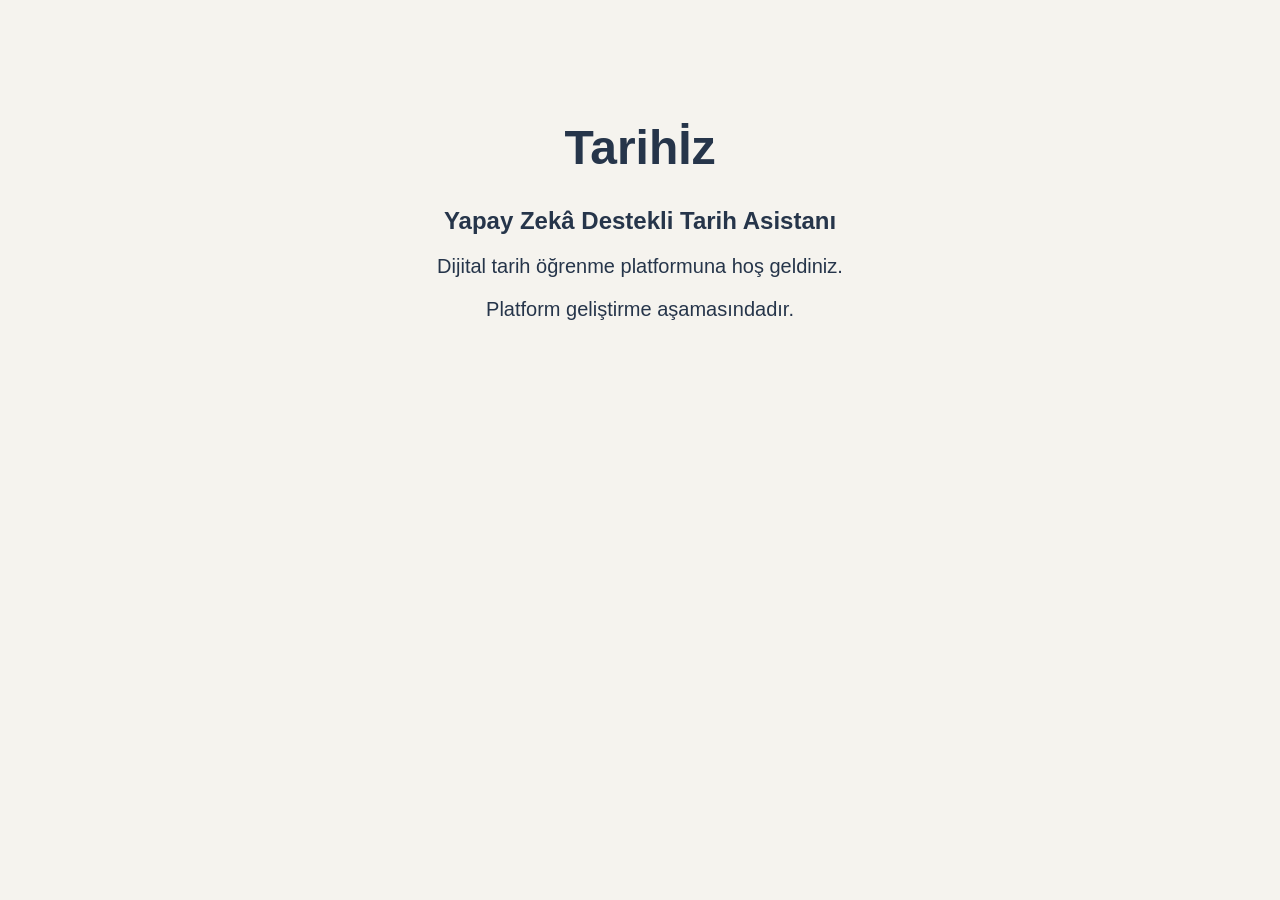
==== index.html @ 25c282a3 "Add initial HTML structure for Tarihİz" ====
<!DOCTYPE html>
<html lang="tr">
<head>
  <meta charset="UTF-8">
  <meta name="viewport" content="width=device-width, initial-scale=1">
  <title>Tarihİz | Yapay Zekâ Destekli Tarih Asistanı</title>
  <style>
    body {
      font-family: Arial, sans-serif;
      text-align: center;
      background: #f5f3ee;
      color: #26354a;
      padding: 80px 20px;
    }
    h1 { font-size: 48px; }
    p { font-size: 20px; }
  </style>
</head>
<body>
  <h1>Tarihİz</h1>
  <h2>Yapay Zekâ Destekli Tarih Asistanı</h2>
  <p>Dijital tarih öğrenme platformuna hoş geldiniz.</p>
  <p>Platform geliştirme aşamasındadır.</p>
</body>
</html>
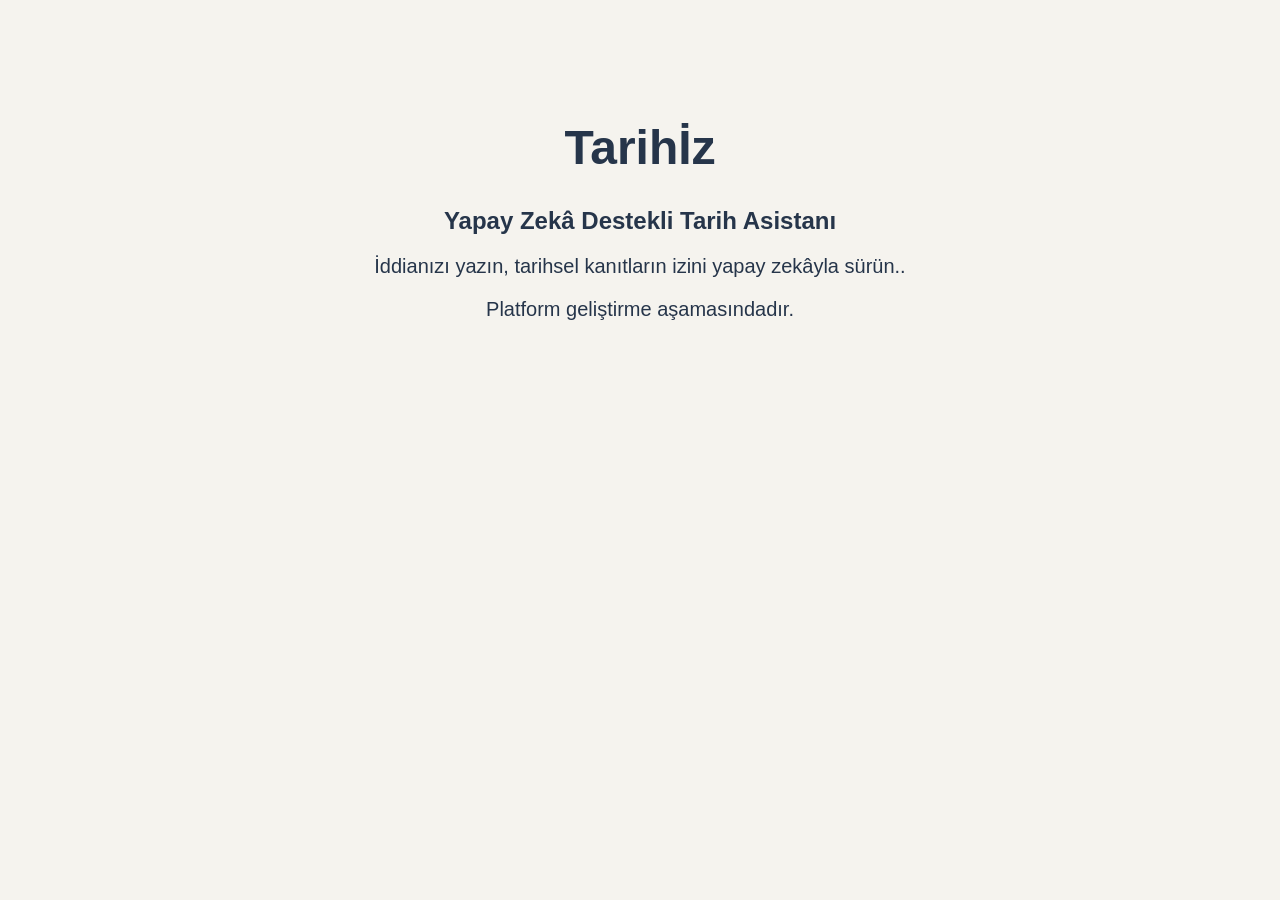
==== commit c66ca588: "Update welcome message in index.html" ====
--- a/index.html
+++ b/index.html
@@ -20,7 +20,7 @@
 <body>
   <h1>Tarihİz</h1>
   <h2>Yapay Zekâ Destekli Tarih Asistanı</h2>
-  <p>Dijital tarih öğrenme platformuna hoş geldiniz.</p>
+  <p>İddianızı yazın, tarihsel kanıtların izini yapay zekâyla sürün..</p>
   <p>Platform geliştirme aşamasındadır.</p>
 </body>
 </html>
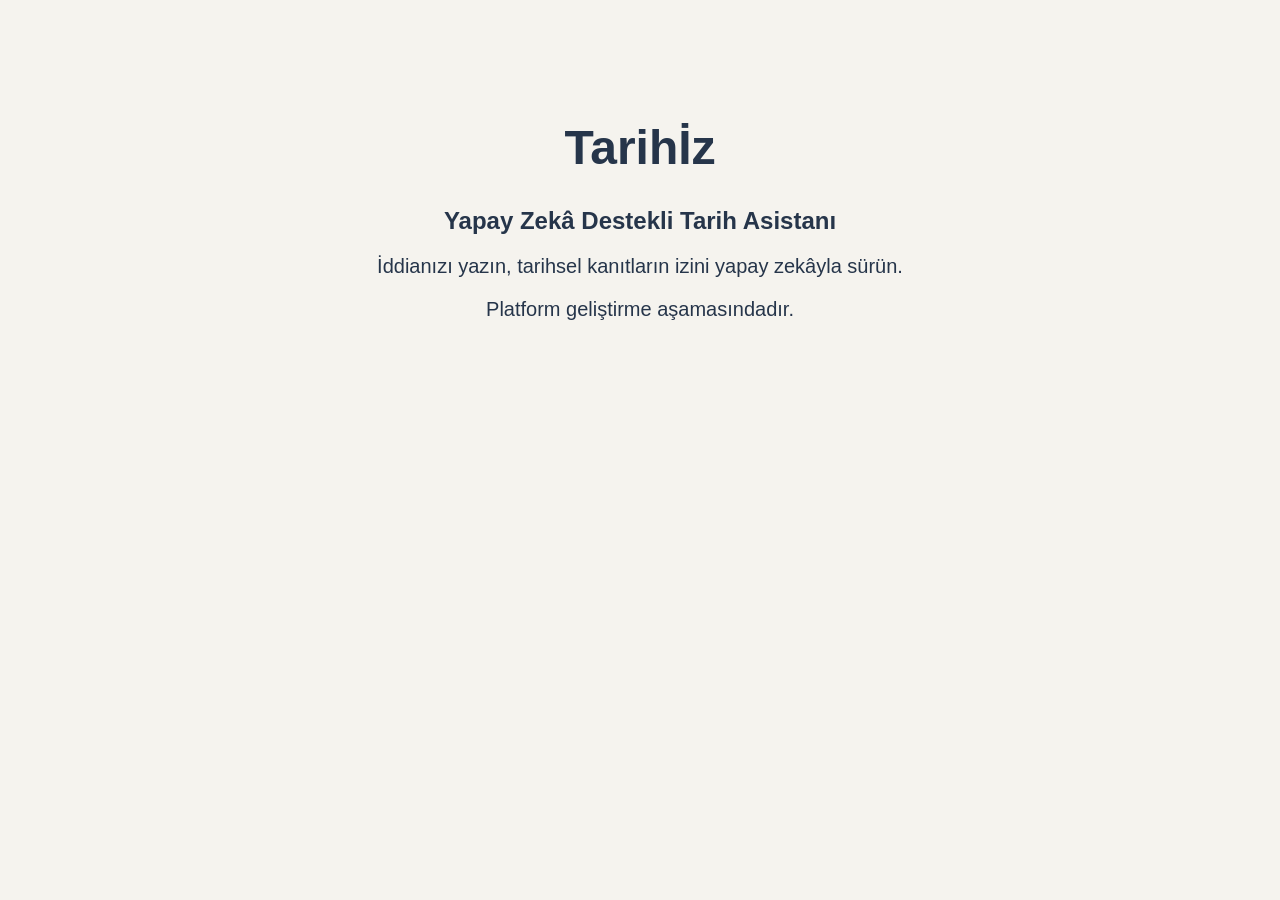
==== commit b054789c: "Fix HTML entity encoding in index.html" ====
--- a/index.html
+++ b/index.html
@@ -20,7 +20,7 @@
 <body>
   <h1>Tarihİz</h1>
   <h2>Yapay Zekâ Destekli Tarih Asistanı</h2>
-  <p>İddianızı yazın, tarihsel kanıtların izini yapay zekâyla sürün..</p>
+  <p>İddianızı yazın, tarihsel kanıtların izini yapay zekâyla sürün.</p>
   <p>Platform geliştirme aşamasındadır.</p>
 </body>
 </html>
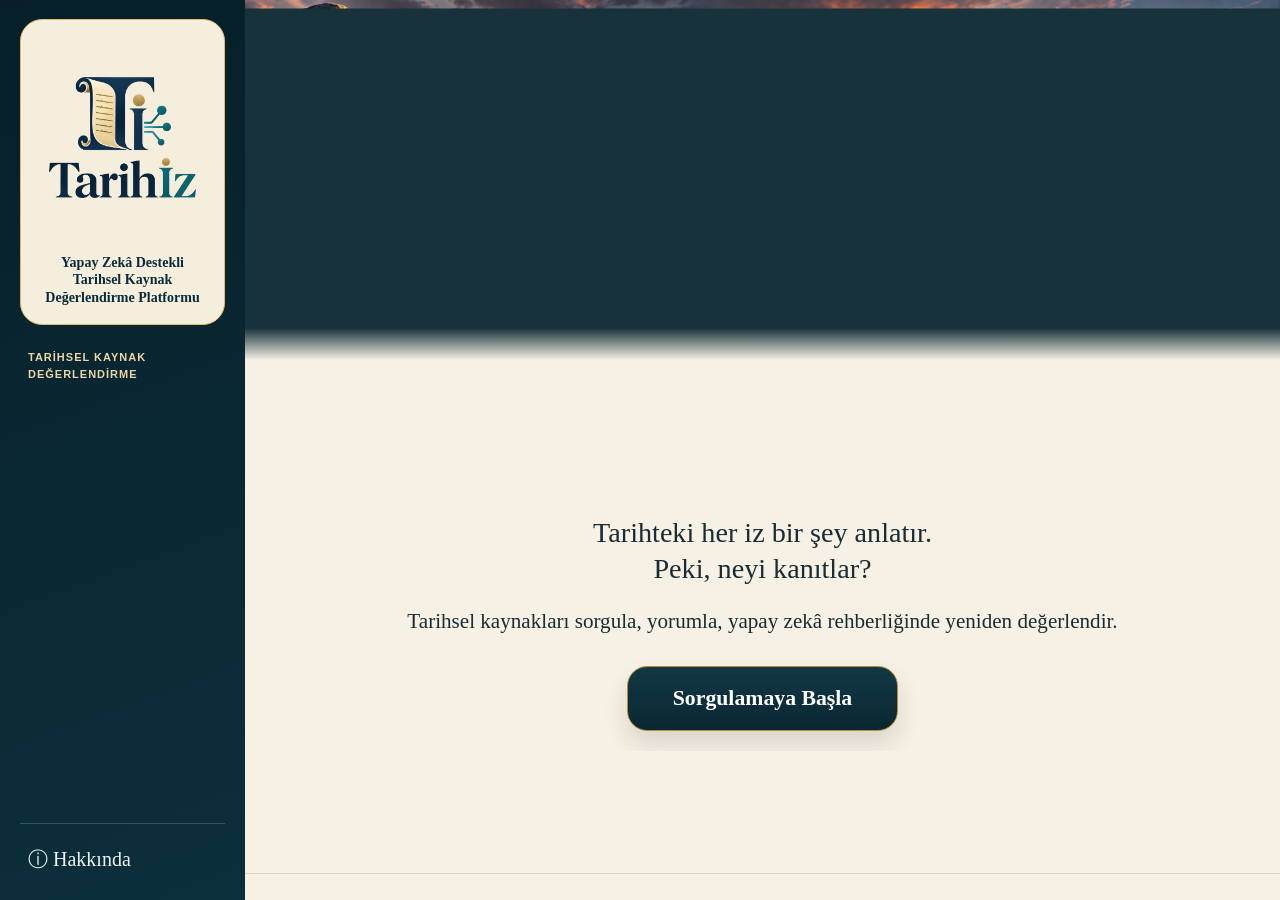
==== commit 54590597: "Prepare TarihIz anonymous five-topic platform for organization site" ====
--- a/index.html
+++ b/index.html
@@ -1,26 +1 @@
-
-<!DOCTYPE html>
-<html lang="tr">
-<head>
-  <meta charset="UTF-8">
-  <meta name="viewport" content="width=device-width, initial-scale=1">
-  <title>Tarihİz | Yapay Zekâ Destekli Tarih Asistanı</title>
-  <style>
-    body {
-      font-family: Arial, sans-serif;
-      text-align: center;
-      background: #f5f3ee;
-      color: #26354a;
-      padding: 80px 20px;
-    }
-    h1 { font-size: 48px; }
-    p { font-size: 20px; }
-  </style>
-</head>
-<body>
-  <h1>Tarihİz</h1>
-  <h2>Yapay Zekâ Destekli Tarih Asistanı</h2>
-  <p>İddianızı yazın, tarihsel kanıtların izini yapay zekâyla sürün.</p>
-  <p>Platform geliştirme aşamasındadır.</p>
-</body>
-</html>
+<!doctype html><html lang="tr"><head><meta charset="utf-8"><meta name="viewport" content="width=device-width,initial-scale=1"><title>Tarihİz</title><meta http-equiv="refresh" content="0;url=platform-v3/"></head><body><p><a href="platform-v3/">Tarihİz — Sorgulamaya Başla</a></p></body></html>
